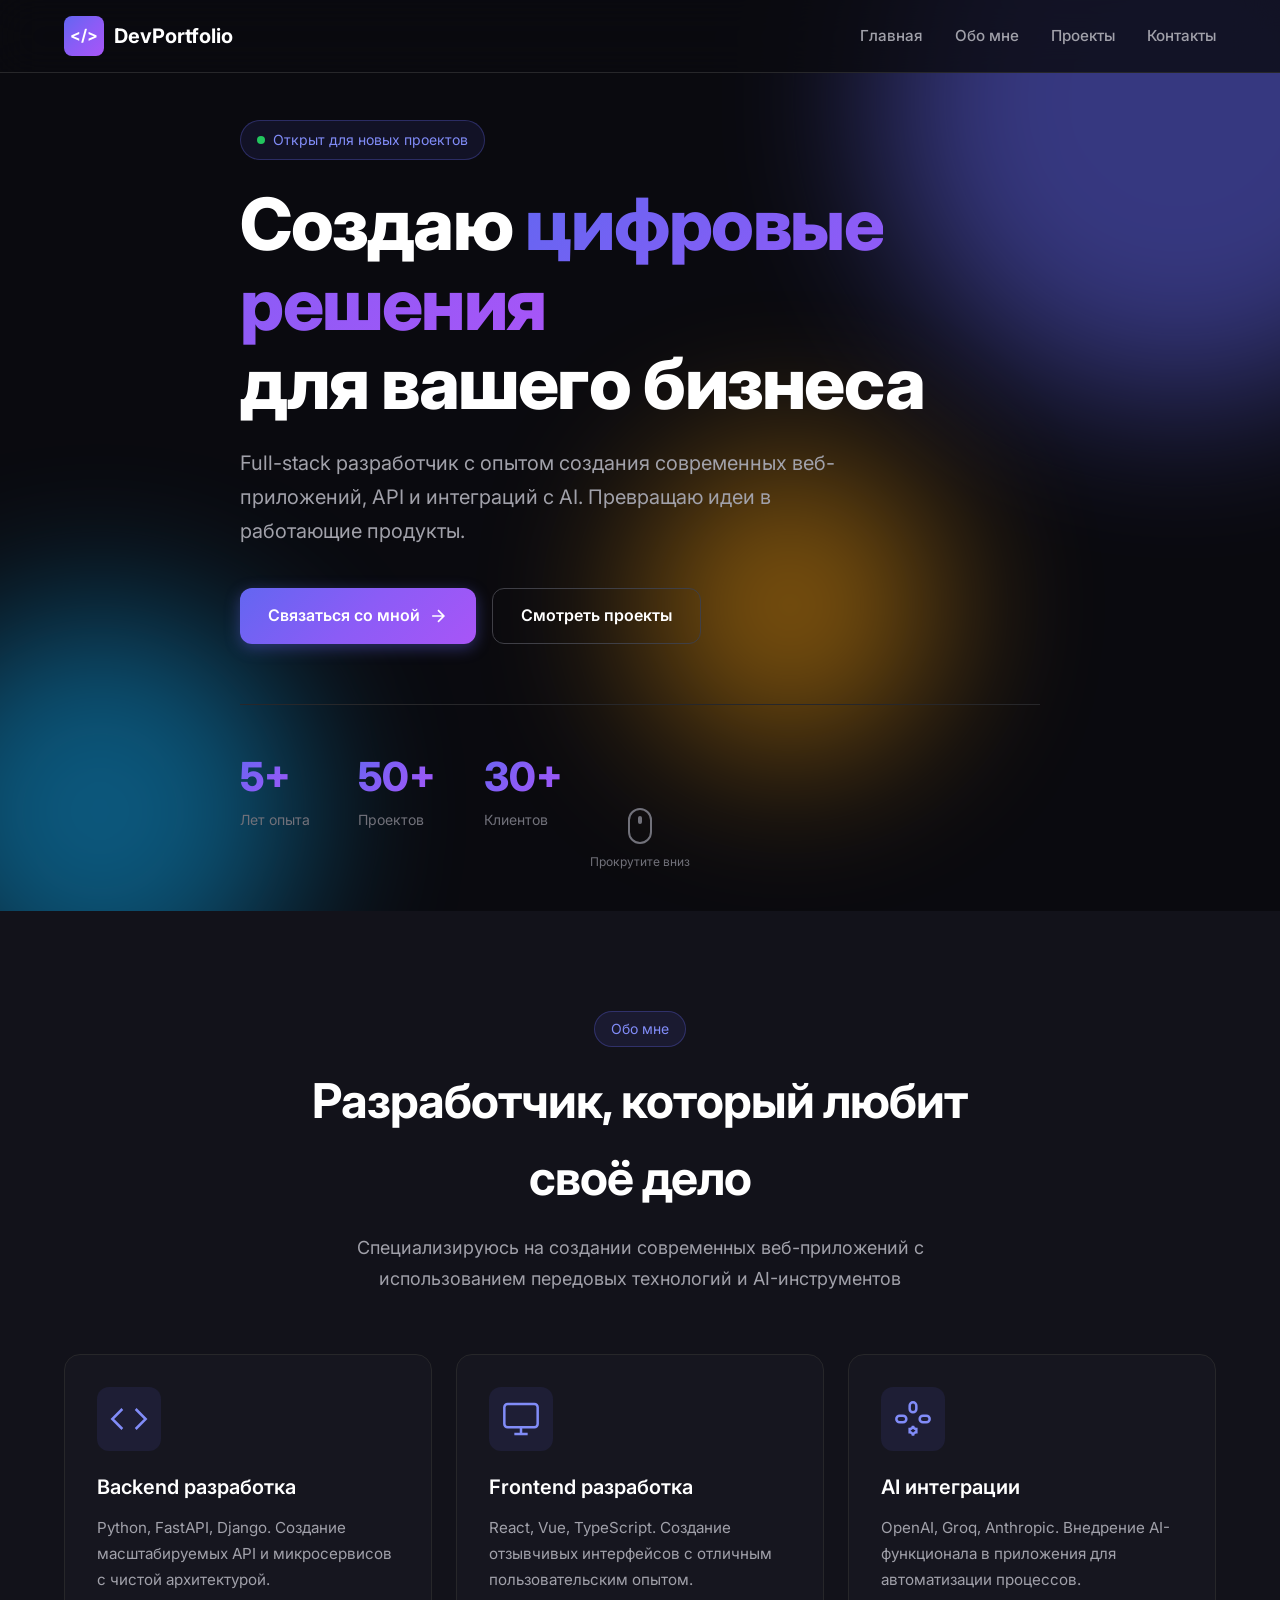
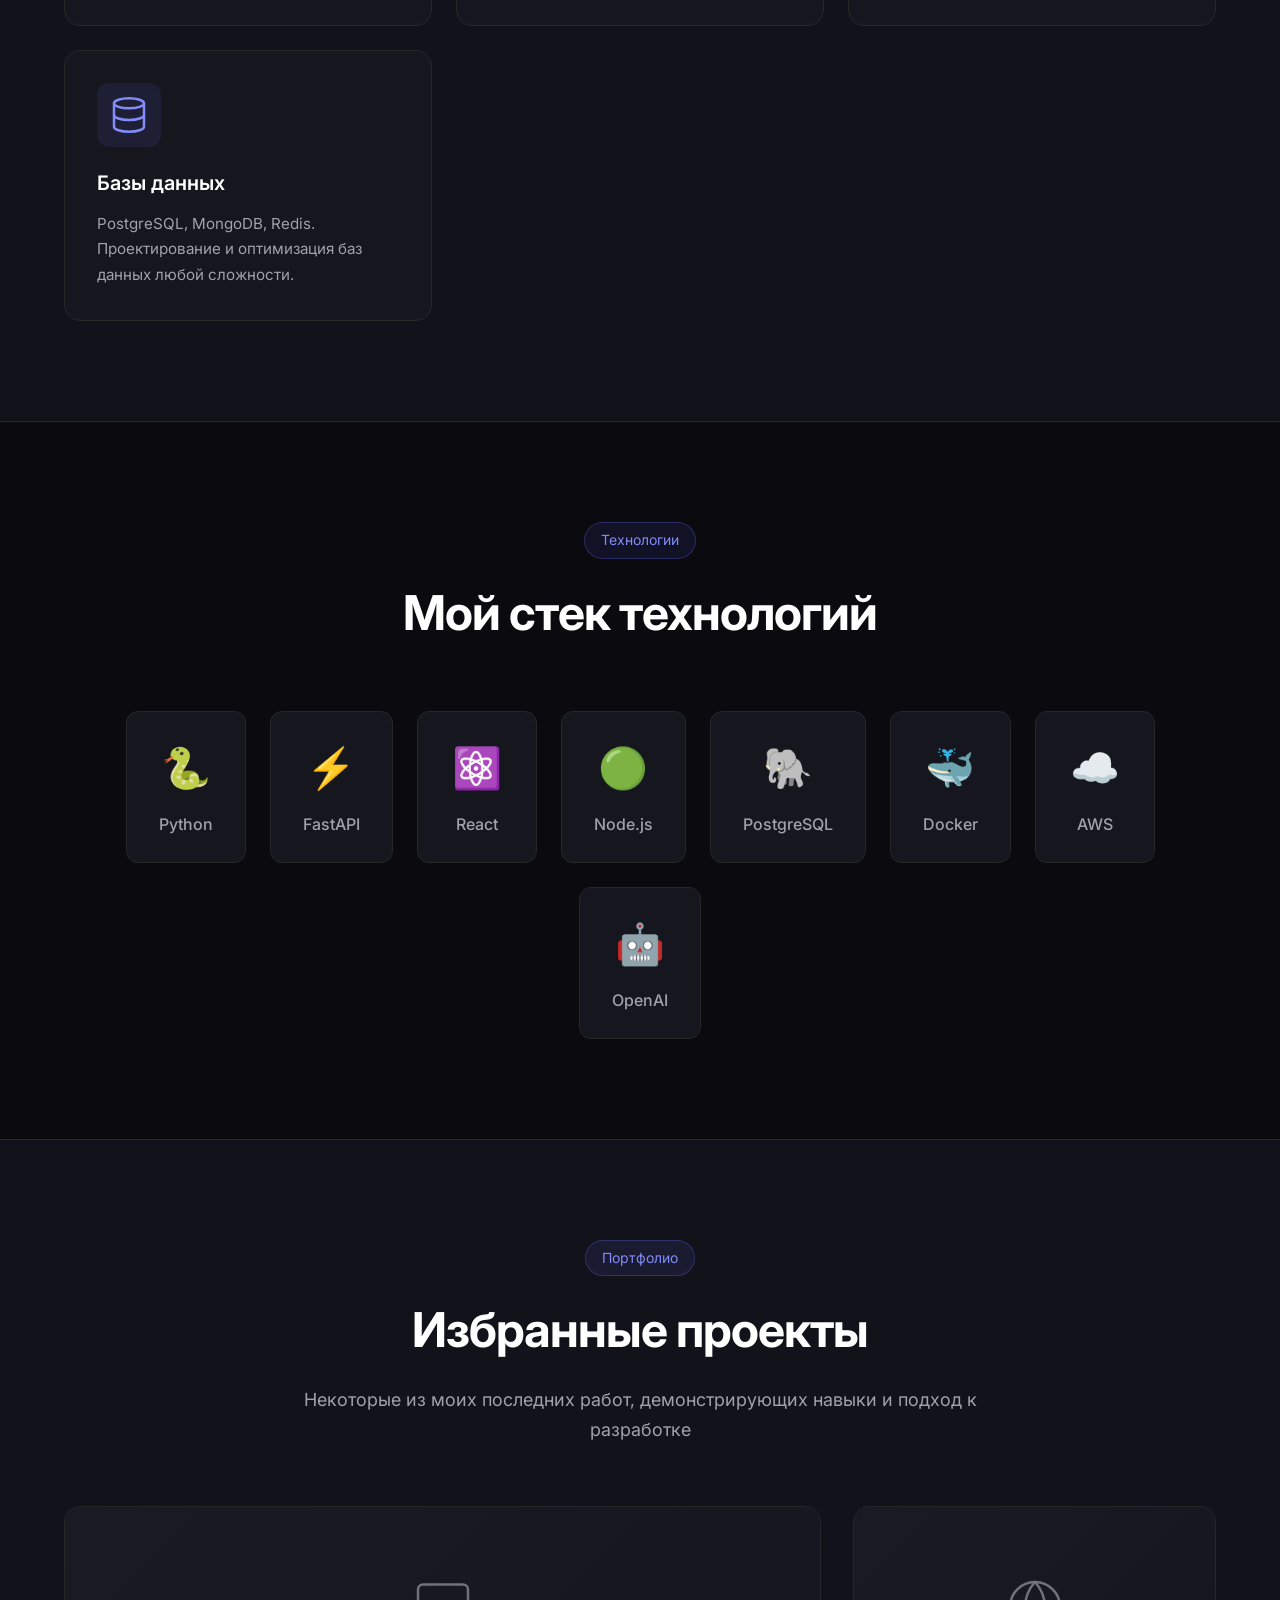
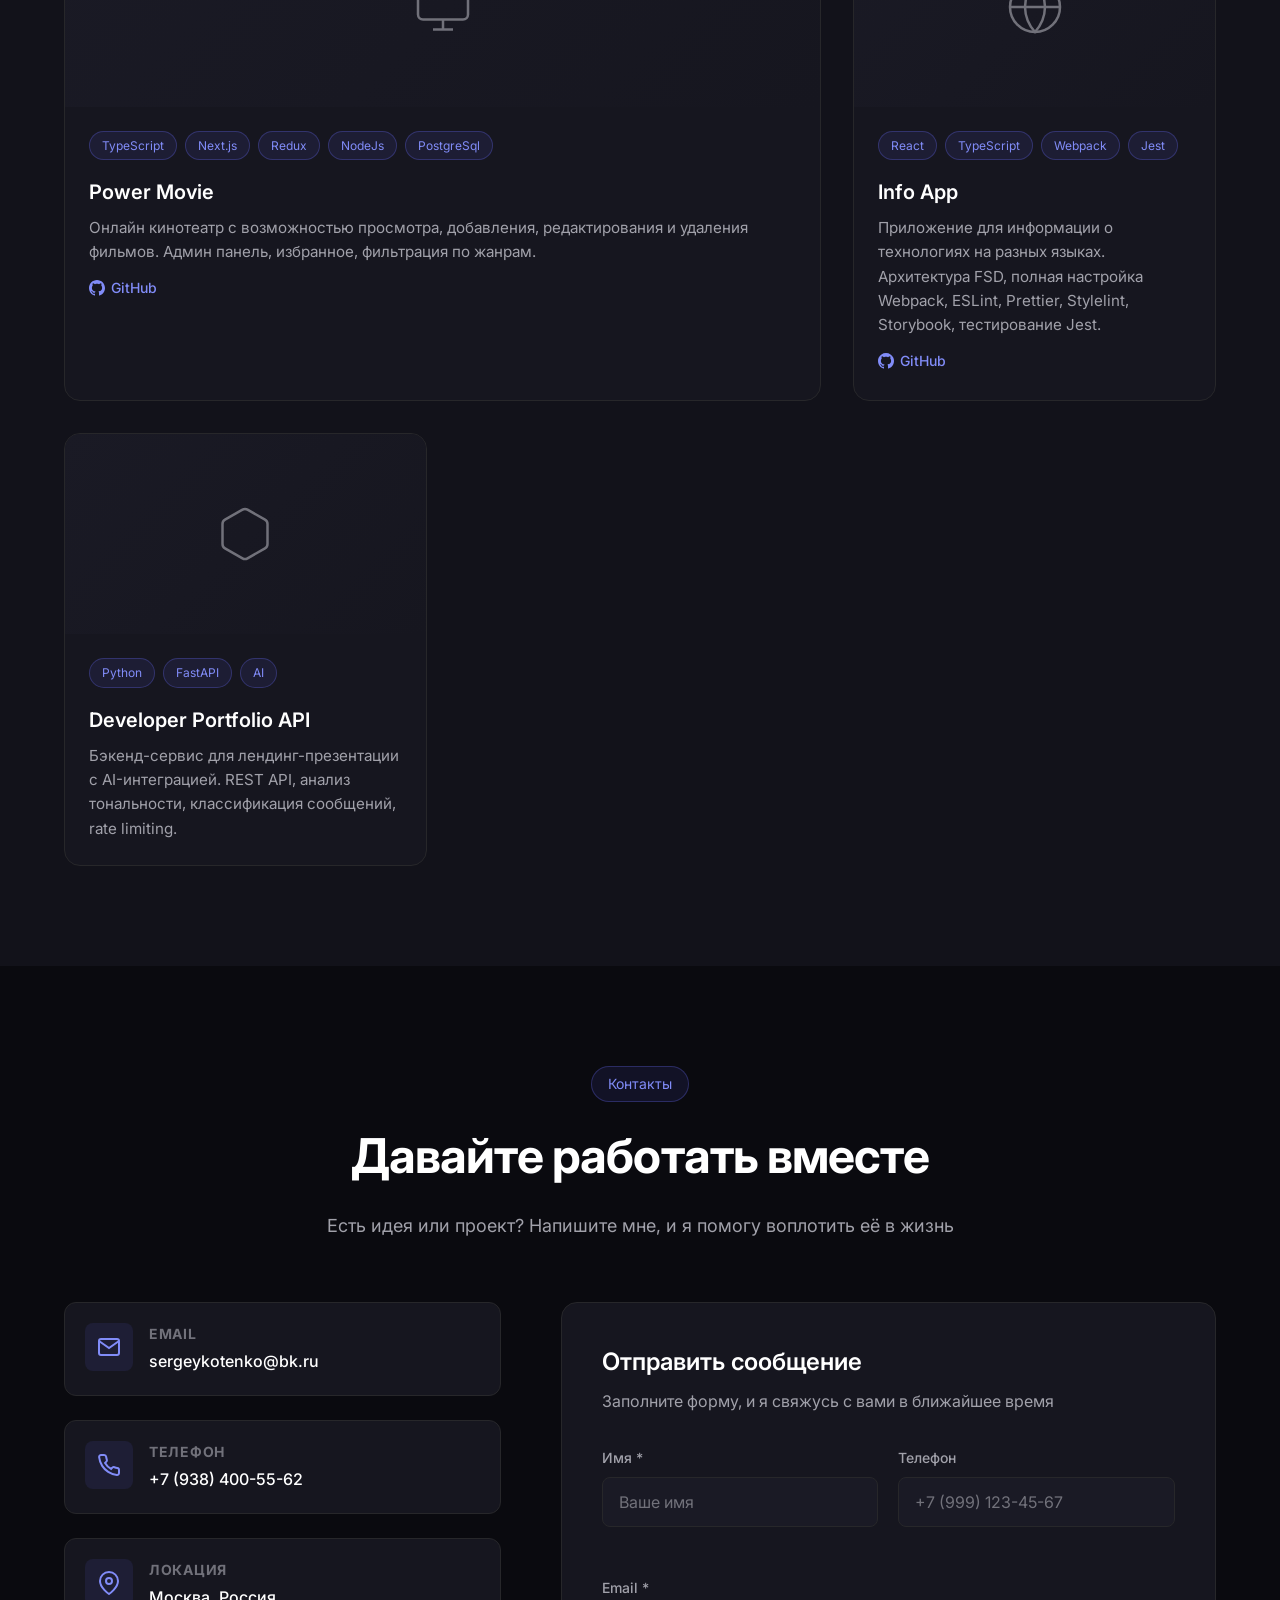
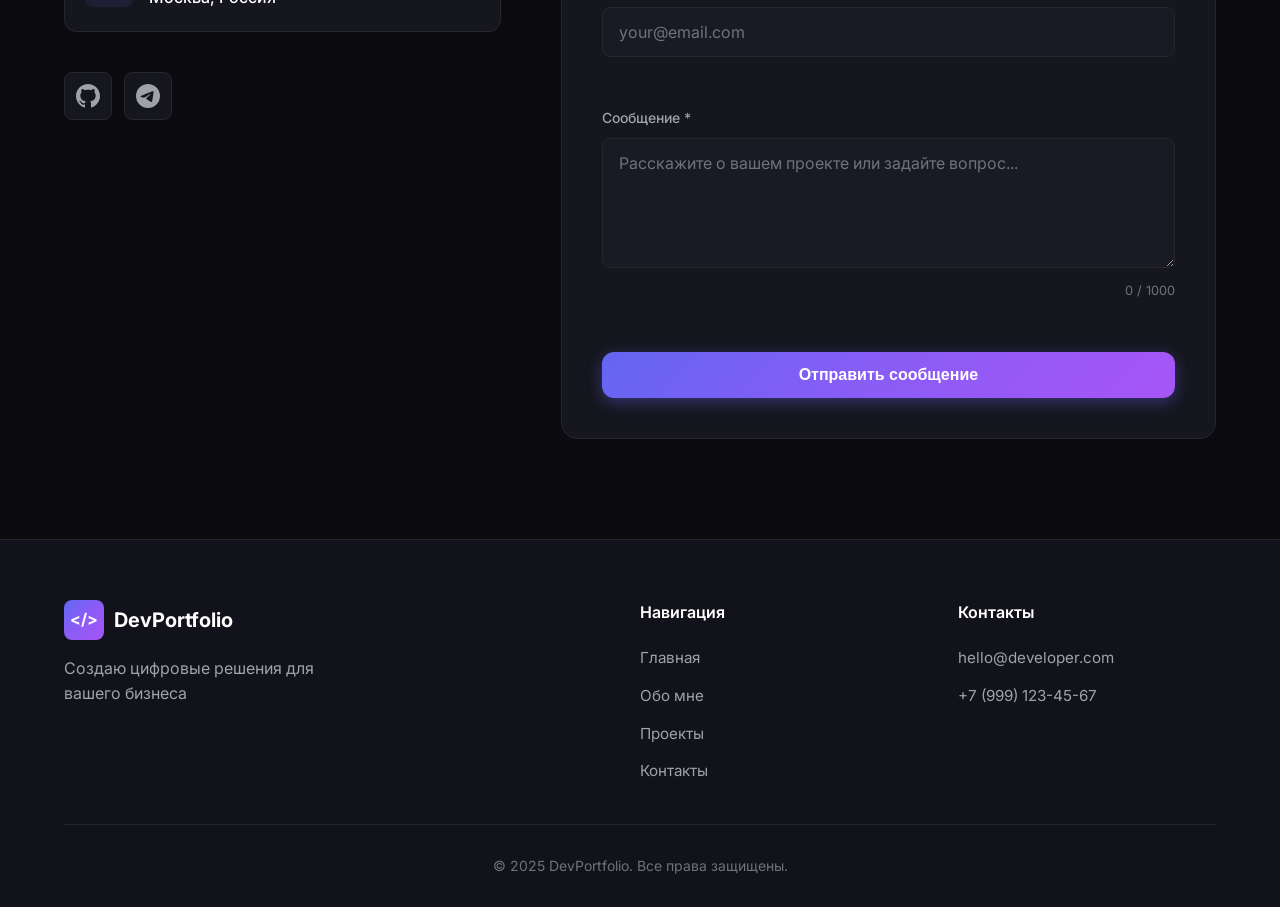
==== frontend/index.html @ 96b9f19a "add frontend best" ====
<!DOCTYPE html>
<html lang="ru">
<head>
    <meta charset="UTF-8">
    <meta name="viewport" content="width=device-width, initial-scale=1.0">
    <title>Developer Portfolio | Разработка веб-приложений</title>
    <link rel="preconnect" href="https://fonts.googleapis.com">
    <link rel="preconnect" href="https://fonts.gstatic.com" crossorigin>
    <link href="https://fonts.googleapis.com/css2?family=Inter:wght@300;400;500;600;700;800&display=swap" rel="stylesheet">
    <link rel="stylesheet" href="styles.css">
</head>
<body>
    <!-- Navigation -->
    <nav class="navbar">
        <div class="container">
            <a href="#" class="logo">
                <span class="logo-icon">&lt;/&gt;</span>
                <span class="logo-text">DevPortfolio</span>
            </a>
            <ul class="nav-links">
                <li><a href="#home">Главная</a></li>
                <li><a href="#about">Обо мне</a></li>
                <li><a href="#projects">Проекты</a></li>
                <li><a href="#contact">Контакты</a></li>
            </ul>
            <button class="mobile-menu-btn" aria-label="Меню">
                <span></span>
                <span></span>
                <span></span>
            </button>
        </div>
    </nav>

    <!-- Hero Section -->
    <section id="home" class="hero">
        <div class="hero-bg">
            <div class="gradient-orb orb-1"></div>
            <div class="gradient-orb orb-2"></div>
            <div class="gradient-orb orb-3"></div>
        </div>
        <div class="container">
            <div class="hero-content">
                <div class="hero-badge">
                    <span class="badge-dot"></span>
                    Открыт для новых проектов
                </div>
                <h1 class="hero-title">
                    Создаю <span class="gradient-text">цифровые решения</span><br>
                    для вашего бизнеса
                </h1>
                <p class="hero-subtitle">
                    Full-stack разработчик с опытом создания современных веб-приложений, 
                    API и интеграций с AI. Превращаю идеи в работающие продукты.
                </p>
                <div class="hero-cta">
                    <a href="#contact" class="btn btn-primary">
                        <span>Связаться со мной</span>
                        <svg width="20" height="20" viewBox="0 0 24 24" fill="none" stroke="currentColor" stroke-width="2">
                            <path d="M5 12h14M12 5l7 7-7 7"/>
                        </svg>
                    </a>
                    <a href="#projects" class="btn btn-secondary">
                        Смотреть проекты
                    </a>
                </div>
                <div class="hero-stats">
                    <div class="stat">
                        <span class="stat-number">5+</span>
                        <span class="stat-label">Лет опыта</span>
                    </div>
                    <div class="stat">
                        <span class="stat-number">50+</span>
                        <span class="stat-label">Проектов</span>
                    </div>
                    <div class="stat">
                        <span class="stat-number">30+</span>
                        <span class="stat-label">Клиентов</span>
                    </div>
                </div>
            </div>
        </div>
        <div class="scroll-indicator">
            <div class="mouse">
                <div class="wheel"></div>
            </div>
            <span>Прокрутите вниз</span>
        </div>
    </section>

    <!-- About Section -->
    <section id="about" class="about">
        <div class="container">
            <div class="section-header">
                <span class="section-tag">Обо мне</span>
                <h2 class="section-title">Разработчик, который любит своё дело</h2>
                <p class="section-subtitle">
                    Специализируюсь на создании современных веб-приложений с использованием 
                    передовых технологий и AI-инструментов
                </p>
            </div>
            <div class="about-grid">
                <div class="about-card">
                    <div class="about-icon">
                        <svg width="40" height="40" viewBox="0 0 24 24" fill="none" stroke="currentColor" stroke-width="1.5">
                            <polyline points="16 18 22 12 16 6"></polyline>
                            <polyline points="8 6 2 12 8 18"></polyline>
                        </svg>
                    </div>
                    <h3>Backend разработка</h3>
                    <p>Python, FastAPI, Django. Создание масштабируемых API и микросервисов с чистой архитектурой.</p>
                </div>
                <div class="about-card">
                    <div class="about-icon">
                        <svg width="40" height="40" viewBox="0 0 24 24" fill="none" stroke="currentColor" stroke-width="1.5">
                            <rect x="2" y="3" width="20" height="14" rx="2" ry="2"></rect>
                            <line x1="8" y1="21" x2="16" y2="21"></line>
                            <line x1="12" y1="17" x2="12" y2="21"></line>
                        </svg>
                    </div>
                    <h3>Frontend разработка</h3>
                    <p>React, Vue, TypeScript. Создание отзывчивых интерфейсов с отличным пользовательским опытом.</p>
                </div>
                <div class="about-card">
                    <div class="about-icon">
                        <svg width="40" height="40" viewBox="0 0 24 24" fill="none" stroke="currentColor" stroke-width="1.5">
                            <path d="M12 2a2 2 0 0 1 2 2v2a2 2 0 0 1-2 2 2 2 0 0 1-2-2V4a2 2 0 0 1 2-2z"></path>
                            <path d="M12 22a2 2 0 0 1 2-2v-2a2 2 0 0 1-2-2 2 2 0 0 1-2 2v2a2 2 0 0 1 2 2z"></path>
                            <path d="M22 12a2 2 0 0 1-2 2h-2a2 2 0 0 1-2-2 2 2 0 0 1 2-2h2a2 2 0 0 1 2 2z"></path>
                            <path d="M2 12a2 2 0 0 1 2-2h2a2 2 0 0 1 2 2 2 2 0 0 1-2 2H4a2 2 0 0 1-2-2z"></path>
                        </svg>
                    </div>
                    <h3>AI интеграции</h3>
                    <p>OpenAI, Groq, Anthropic. Внедрение AI-функционала в приложения для автоматизации процессов.</p>
                </div>
                <div class="about-card">
                    <div class="about-icon">
                        <svg width="40" height="40" viewBox="0 0 24 24" fill="none" stroke="currentColor" stroke-width="1.5">
                            <ellipse cx="12" cy="5" rx="9" ry="3"></ellipse>
                            <path d="M21 12c0 1.66-4 3-9 3s-9-1.34-9-3"></path>
                            <path d="M3 5v14c0 1.66 4 3 9 3s9-1.34 9-3V5"></path>
                        </svg>
                    </div>
                    <h3>Базы данных</h3>
                    <p>PostgreSQL, MongoDB, Redis. Проектирование и оптимизация баз данных любой сложности.</p>
                </div>
            </div>
        </div>
    </section>

    <!-- Tech Stack Section -->
    <section class="tech-stack">
        <div class="container">
            <div class="section-header">
                <span class="section-tag">Технологии</span>
                <h2 class="section-title">Мой стек технологий</h2>
            </div>
            <div class="tech-grid">
                <div class="tech-item">
                    <div class="tech-logo">🐍</div>
                    <span>Python</span>
                </div>
                <div class="tech-item">
                    <div class="tech-logo">⚡</div>
                    <span>FastAPI</span>
                </div>
                <div class="tech-item">
                    <div class="tech-logo">⚛️</div>
                    <span>React</span>
                </div>
                <div class="tech-item">
                    <div class="tech-logo">🟢</div>
                    <span>Node.js</span>
                </div>
                <div class="tech-item">
                    <div class="tech-logo">🐘</div>
                    <span>PostgreSQL</span>
                </div>
                <div class="tech-item">
                    <div class="tech-logo">🐳</div>
                    <span>Docker</span>
                </div>
                <div class="tech-item">
                    <div class="tech-logo">☁️</div>
                    <span>AWS</span>
                </div>
                <div class="tech-item">
                    <div class="tech-logo">🤖</div>
                    <span>OpenAI</span>
                </div>
            </div>
        </div>
    </section>

    <!-- Projects Section -->
        <section id="projects" class="projects">
            <div class="container">
                <div class="section-header">
                    <span class="section-tag">Портфолио</span>
                    <h2 class="section-title">Избранные проекты</h2>
                    <p class="section-subtitle">
                        Некоторые из моих последних работ, демонстрирующих навыки и подход к разработке
                    </p>
                </div>
                <div class="projects-grid">
                    <div class="project-card featured">
                        <div class="project-image">
                            <div class="project-placeholder">
                                <svg width="60" height="60" viewBox="0 0 24 24" fill="none" stroke="currentColor" stroke-width="1">
                                    <rect x="2" y="3" width="20" height="14" rx="2" ry="2"></rect>
                                    <line x1="8" y1="21" x2="16" y2="21"></line>
                                    <line x1="12" y1="17" x2="12" y2="21"></line>
                                </svg>
                            </div>
                            <div class="project-overlay">
                                <a href="https://github.com/sergeykotenkogithub/power-movie" target="_blank" class="btn btn-small">Подробнее</a>
                            </div>
                        </div>
                        <div class="project-content">
                            <div class="project-tags">
                                <span class="tag">TypeScript</span>
                                <span class="tag">Next.js</span>
                                <span class="tag">Redux</span>
                                <span class="tag">NodeJs</span>
                                <span class="tag">PostgreSql</span>
                            </div>
                            <h3>Power Movie</h3>
                            <p>Онлайн кинотеатр с возможностью просмотра, добавления, редактирования и удаления фильмов. Админ панель, избранное, фильтрация по жанрам.</p>
                            <a href="https://github.com/sergeykotenkogithub/power-movie" target="_blank" class="project-link">
                                <svg width="16" height="16" viewBox="0 0 24 24" fill="currentColor">
                                    <path d="M12 0c-6.626 0-12 5.373-12 12 0 5.302 3.438 9.8 8.207 11.387.599.111.793-.261.793-.577v-2.234c-3.338.726-4.033-1.416-4.033-1.416-.546-1.387-1.333-1.756-1.333-1.756-1.089-.745.083-.729.083-.729 1.205.084 1.839 1.237 1.839 1.237 1.07 1.834 2.807 1.304 3.492.997.107-.775.418-1.305.762-1.604-2.665-.305-5.467-1.334-5.467-5.931 0-1.311.469-2.381 1.236-3.221-.124-.303-.535-1.524.117-3.176 0 0 1.008-.322 3.301 1.23.957-.266 1.983-.399 3.003-.404 1.02.005 2.047.138 3.006.404 2.291-1.552 3.297-1.23 3.297-1.23.653 1.653.242 2.874.118 3.176.77.84 1.235 1.911 1.235 3.221 0 4.609-2.807 5.624-5.479 5.921.43.372.823 1.102.823 2.222v3.293c0 .319.192.694.801.576 4.765-1.589 8.199-6.086 8.199-11.386 0-6.627-5.373-12-12-12z"/>
                                </svg>
                                GitHub
                            </a>
                        </div>
                    </div>
                    <div class="project-card">
                        <div class="project-image">
                            <div class="project-placeholder">
                                <svg width="60" height="60" viewBox="0 0 24 24" fill="none" stroke="currentColor" stroke-width="1">
                                    <circle cx="12" cy="12" r="10"></circle>
                                    <line x1="2" y1="12" x2="22" y2="12"></line>
                                    <path d="M12 2a15.3 15.3 0 0 1 4 10 15.3 15.3 0 0 1-4 10 15.3 15.3 0 0 1-4-10 15.3 15.3 0 0 1 4-10z"></path>
                                </svg>
                            </div>
                            <div class="project-overlay">
                                <a href="https://github.com/sergeykotenkogithub/info-app" target="_blank" class="btn btn-small">Подробнее</a>
                            </div>
                        </div>
                        <div class="project-content">
                            <div class="project-tags">
                                <span class="tag">React</span>
                                <span class="tag">TypeScript</span>
                                <span class="tag">Webpack</span>
                                <span class="tag">Jest</span>
                            </div>
                            <h3>Info App</h3>
                            <p>Приложение для информации о технологиях на разных языках. Архитектура FSD, полная настройка Webpack, ESLint, Prettier, Stylelint, Storybook, тестирование Jest.</p>
                            <a href="https://github.com/sergeykotenkogithub/info-app" target="_blank" class="project-link">
                                <svg width="16" height="16" viewBox="0 0 24 24" fill="currentColor">
                                    <path d="M12 0c-6.626 0-12 5.373-12 12 0 5.302 3.438 9.8 8.207 11.387.599.111.793-.261.793-.577v-2.234c-3.338.726-4.033-1.416-4.033-1.416-.546-1.387-1.333-1.756-1.333-1.756-1.089-.745.083-.729.083-.729 1.205.084 1.839 1.237 1.839 1.237 1.07 1.834 2.807 1.304 3.492.997.107-.775.418-1.305.762-1.604-2.665-.305-5.467-1.334-5.467-5.931 0-1.311.469-2.381 1.236-3.221-.124-.303-.535-1.524.117-3.176 0 0 1.008-.322 3.301 1.23.957-.266 1.983-.399 3.003-.404 1.02.005 2.047.138 3.006.404 2.291-1.552 3.297-1.23 3.297-1.23.653 1.653.242 2.874.118 3.176.77.84 1.235 1.911 1.235 3.221 0 4.609-2.807 5.624-5.479 5.921.43.372.823 1.102.823 2.222v3.293c0 .319.192.694.801.576 4.765-1.589 8.199-6.086 8.199-11.386 0-6.627-5.373-12-12-12z"/>
                                </svg>
                                GitHub
                            </a>
                        </div>
                    </div>
                    <div class="project-card">
                        <div class="project-image">
                            <div class="project-placeholder">
                                <svg width="60" height="60" viewBox="0 0 24 24" fill="none" stroke="currentColor" stroke-width="1">
                                    <path d="M21 16V8a2 2 0 0 0-1-1.73l-7-4a2 2 0 0 0-2 0l-7 4A2 2 0 0 0 3 8v8a2 2 0 0 0 1 1.73l7 4a2 2 0 0 0 2 0l7-4A2 2 0 0 0 21 16z"></path>
                                </svg>
                            </div>
                            <div class="project-overlay">
                                <a href="#" class="btn btn-small">Подробнее</a>
                            </div>
                        </div>
                        <div class="project-content">
                            <div class="project-tags">
                                <span class="tag">Python</span>
                                <span class="tag">FastAPI</span>
                                <span class="tag">AI</span>
                            </div>
                            <h3>Developer Portfolio API</h3>
                            <p>Бэкенд-сервис для лендинг-презентации с AI-интеграцией. REST API, анализ тональности, классификация сообщений, rate limiting.</p>
                        </div>
                    </div>
                </div>
            </div>
        </section>

    <!-- Contact Section -->
    <section id="contact" class="contact">
        <div class="container">
            <div class="section-header">
                <span class="section-tag">Контакты</span>
                <h2 class="section-title">Давайте работать вместе</h2>
                <p class="section-subtitle">
                    Есть идея или проект? Напишите мне, и я помогу воплотить её в жизнь
                </p>
            </div>
            <div class="contact-grid">
                <div class="contact-info">
                    <div class="info-card">
                        <div class="info-icon">
                            <svg width="24" height="24" viewBox="0 0 24 24" fill="none" stroke="currentColor" stroke-width="2">
                                <path d="M4 4h16c1.1 0 2 .9 2 2v12c0 1.1-.9 2-2 2H4c-1.1 0-2-.9-2-2V6c0-1.1.9-2 2-2z"></path>
                                <polyline points="22,6 12,13 2,6"></polyline>
                            </svg>
                        </div>
                        <div>
                            <h4>Email</h4>
                            <a href="mailto:hello@developer.com">sergeykotenko@bk.ru</a>
                        </div>
                    </div>
                    <div class="info-card">
                        <div class="info-icon">
                            <svg width="24" height="24" viewBox="0 0 24 24" fill="none" stroke="currentColor" stroke-width="2">
                                <path d="M22 16.92v3a2 2 0 0 1-2.18 2 19.79 19.79 0 0 1-8.63-3.07 19.5 19.5 0 0 1-6-6 19.79 19.79 0 0 1-3.07-8.67A2 2 0 0 1 4.11 2h3a2 2 0 0 1 2 1.72 12.84 12.84 0 0 0 .7 2.81 2 2 0 0 1-.45 2.11L8.09 9.91a16 16 0 0 0 6 6l1.27-1.27a2 2 0 0 1 2.11-.45 12.84 12.84 0 0 0 2.81.7A2 2 0 0 1 22 16.92z"></path>
                            </svg>
                        </div>
                        <div>
                            <h4>Телефон</h4>
                            <a href="tel:+79991234567">+7 (938) 400-55-62</a>
                        </div>
                    </div>
                    <div class="info-card">
                        <div class="info-icon">
                            <svg width="24" height="24" viewBox="0 0 24 24" fill="none" stroke="currentColor" stroke-width="2">
                                <path d="M21 10c0 7-9 13-9 13s-9-6-9-13a9 9 0 0 1 18 0z"></path>
                                <circle cx="12" cy="10" r="3"></circle>
                            </svg>
                        </div>
                        <div>
                            <h4>Локация</h4>
                            <span>Москва, Россия</span>
                        </div>
                    </div>
                    <div class="social-links">
                        <a href="https://github.com/sergeykotenkogithub" class="social-link" aria-label="GitHub">
                            <svg width="24" height="24" viewBox="0 0 24 24" fill="currentColor">
                                <path d="M12 0c-6.626 0-12 5.373-12 12 0 5.302 3.438 9.8 8.207 11.387.599.111.793-.261.793-.577v-2.234c-3.338.726-4.033-1.416-4.033-1.416-.546-1.387-1.333-1.756-1.333-1.756-1.089-.745.083-.729.083-.729 1.205.084 1.839 1.237 1.839 1.237 1.07 1.834 2.807 1.304 3.492.997.107-.775.418-1.305.762-1.604-2.665-.305-5.467-1.334-5.467-5.931 0-1.311.469-2.381 1.236-3.221-.124-.303-.535-1.524.117-3.176 0 0 1.008-.322 3.301 1.23.957-.266 1.983-.399 3.003-.404 1.02.005 2.047.138 3.006.404 2.291-1.552 3.297-1.23 3.297-1.23.653 1.653.242 2.874.118 3.176.77.84 1.235 1.911 1.235 3.221 0 4.609-2.807 5.624-5.479 5.921.43.372.823 1.102.823 2.222v3.293c0 .319.192.694.801.576 4.765-1.589 8.199-6.086 8.199-11.386 0-6.627-5.373-12-12-12z"/>
                            </svg>
                        </a>
                        <a href="https://t.me/sergey_kot_web" class="social-link" aria-label="Telegram">
                            <svg width="24" height="24" viewBox="0 0 24 24" fill="currentColor">
                                <path d="M11.944 0A12 12 0 0 0 0 12a12 12 0 0 0 12 12 12 12 0 0 0 12-12A12 12 0 0 0 12 0a12 12 0 0 0-.056 0zm4.962 7.224c.1-.002.321.023.465.14a.506.506 0 0 1 .171.325c.016.093.036.306.02.472-.18 1.898-.962 6.502-1.36 8.627-.168.9-.499 1.201-.82 1.23-.696.065-1.225-.46-1.9-.902-1.056-.693-1.653-1.124-2.678-1.8-1.185-.78-.417-1.21.258-1.91.177-.184 3.247-2.977 3.307-3.23.007-.032.014-.15-.056-.212s-.174-.041-.249-.024c-.106.024-1.793 1.14-5.061 3.345-.48.33-.913.49-1.302.48-.428-.008-1.252-.241-1.865-.44-.752-.245-1.349-.374-1.297-.789.027-.216.325-.437.893-.663 3.498-1.524 5.83-2.529 6.998-3.014 3.332-1.386 4.025-1.627 4.476-1.635z"/>
                            </svg>
                        </a>
                    </div>
                </div>
                <form id="contactForm" class="contact-form">
                    <div class="form-header">
                        <h3>Отправить сообщение</h3>
                        <p>Заполните форму, и я свяжусь с вами в ближайшее время</p>
                    </div>
                    <div class="form-row">
                        <div class="form-group">
                            <label for="name">Имя *</label>
                            <input type="text" id="name" name="name" placeholder="Ваше имя" required minlength="2" maxlength="100">
                            <span class="error-message" id="nameError"></span>
                        </div>
                        <div class="form-group">
                            <label for="phone">Телефон</label>
                            <input type="tel" id="phone" name="phone" placeholder="+7 (999) 123-45-67">
                            <span class="error-message" id="phoneError"></span>
                        </div>
                    </div>
                    <div class="form-group">
                        <label for="email">Email *</label>
                        <input type="email" id="email" name="email" placeholder="your@email.com" required>
                        <span class="error-message" id="emailError"></span>
                    </div>
                    <div class="form-group">
                        <label for="comment">Сообщение *</label>
                        <textarea id="comment" name="comment" placeholder="Расскажите о вашем проекте или задайте вопрос..." required minlength="10" maxlength="1000" rows="5"></textarea>
                        <span class="char-count"><span id="charCount">0</span> / 1000</span>
                        <span class="error-message" id="commentError"></span>
                    </div>
                    <button type="submit" class="btn btn-primary btn-full" id="submitBtn">
                        <span class="btn-text">Отправить сообщение</span>
                        <span class="btn-loader" style="display: none;">
                            <svg class="spinner" width="20" height="20" viewBox="0 0 24 24">
                                <circle cx="12" cy="12" r="10" stroke="currentColor" stroke-width="3" fill="none" stroke-dasharray="31.4 31.4"/>
                            </svg>
                            Отправка...
                        </span>
                    </button>
                    <div id="formMessage" class="form-message"></div>
                </form>
            </div>
        </div>
    </section>

    <!-- Footer -->
    <footer class="footer">
        <div class="container">
            <div class="footer-content">
                <div class="footer-brand">
                    <a href="#" class="logo">
                        <span class="logo-icon">&lt;/&gt;</span>
                        <span class="logo-text">DevPortfolio</span>
                    </a>
                    <p>Создаю цифровые решения для вашего бизнеса</p>
                </div>
                <div class="footer-links">
                    <h4>Навигация</h4>
                    <ul>
                        <li><a href="#home">Главная</a></li>
                        <li><a href="#about">Обо мне</a></li>
                        <li><a href="#projects">Проекты</a></li>
                        <li><a href="#contact">Контакты</a></li>
                    </ul>
                </div>
                <div class="footer-links">
                    <h4>Контакты</h4>
                    <ul>
                        <li><a href="mailto:hello@developer.com">hello@developer.com</a></li>
                        <li><a href="tel:+79991234567">+7 (999) 123-45-67</a></li>
                    </ul>
                </div>
            </div>
            <div class="footer-bottom">
                <p>&copy; 2025 DevPortfolio. Все права защищены.</p>
            </div>
        </div>
    </footer>

    <!-- Success Modal -->
    <div id="successModal" class="modal">
        <div class="modal-content">
            <button class="modal-close" id="modalClose">&times;</button>
            <div class="modal-icon success">
                <svg width="60" height="60" viewBox="0 0 24 24" fill="none" stroke="currentColor" stroke-width="2">
                    <path d="M22 11.08V12a10 10 0 1 1-5.93-9.14"></path>
                    <polyline points="22 4 12 14.01 9 11.01"></polyline>
                </svg>
            </div>
            <h3>Сообщение отправлено!</h3>
            <p>Спасибо за ваше обращение. Я свяжусь с вами в ближайшее время.</p>
            <div class="ai-analysis" id="aiAnalysis">
                <h4>AI анализ вашего сообщения:</h4>
                <div class="analysis-content"></div>
            </div>
            <button class="btn btn-primary" id="modalBtn">Отлично!</button>
        </div>
    </div>

    <script src="script.js"></script>
</body>
</html>
---- frontend/styles.css ----
/* ========================================
   Developer Portfolio - Modern Styles
   ======================================== */

/* CSS Variables */
:root {
    --primary: #6366f1;
    --primary-dark: #4f46e5;
    --primary-light: #818cf8;
    --secondary: #0ea5e9;
    --accent: #f59e0b;
    
    --bg-primary: #0a0a0f;
    --bg-secondary: #12121a;
    --bg-tertiary: #1a1a25;
    --bg-card: #16161f;
    
    --text-primary: #ffffff;
    --text-secondary: #a1a1aa;
    --text-muted: #71717a;
    
    --border: #27272a;
    --border-light: #3f3f46;
    
    --success: #22c55e;
    --error: #ef4444;
    --warning: #f59e0b;
    
    --gradient-1: linear-gradient(135deg, #6366f1 0%, #8b5cf6 50%, #a855f7 100%);
    --gradient-2: linear-gradient(135deg, #0ea5e9 0%, #06b6d4 100%);
    --gradient-3: linear-gradient(135deg, #f59e0b 0%, #f97316 100%);
    
    --shadow-sm: 0 1px 2px rgba(0, 0, 0, 0.3);
    --shadow-md: 0 4px 6px rgba(0, 0, 0, 0.4);
    --shadow-lg: 0 10px 15px rgba(0, 0, 0, 0.5);
    --shadow-xl: 0 20px 25px rgba(0, 0, 0, 0.6);
    
    --radius-sm: 8px;
    --radius-md: 12px;
    --radius-lg: 16px;
    --radius-xl: 24px;
    
    --transition: all 0.3s ease;
    --transition-fast: all 0.15s ease;
}

/* Reset & Base */
*, *::before, *::after {
    margin: 0;
    padding: 0;
    box-sizing: border-box;
}

html {
    scroll-behavior: smooth;
    scroll-padding-top: 80px;
}

body {
    font-family: 'Inter', -apple-system, BlinkMacSystemFont, 'Segoe UI', Roboto, sans-serif;
    background-color: var(--bg-primary);
    color: var(--text-primary);
    line-height: 1.6;
    overflow-x: hidden;
}

a {
    text-decoration: none;
    color: inherit;
    transition: var(--transition);
}

ul {
    list-style: none;
}

img {
    max-width: 100%;
    height: auto;
}

/* Container */
.container {
    max-width: 1200px;
    margin: 0 auto;
    padding: 0 24px;
}

/* ========================================
   Navigation
   ======================================== */
.navbar {
    position: fixed;
    top: 0;
    left: 0;
    right: 0;
    z-index: 1000;
    padding: 16px 0;
    background: rgba(10, 10, 15, 0.8);
    backdrop-filter: blur(20px);
    border-bottom: 1px solid var(--border);
    transition: var(--transition);
}

.navbar .container {
    display: flex;
    align-items: center;
    justify-content: space-between;
}

.logo {
    display: flex;
    align-items: center;
    gap: 10px;
    font-size: 1.25rem;
    font-weight: 700;
}

.logo-icon {
    display: flex;
    align-items: center;
    justify-content: center;
    width: 40px;
    height: 40px;
    background: var(--gradient-1);
    border-radius: var(--radius-sm);
    font-size: 1rem;
}

.nav-links {
    display: flex;
    gap: 32px;
}

.nav-links a {
    color: var(--text-secondary);
    font-weight: 500;
    font-size: 0.95rem;
    position: relative;
}

.nav-links a::after {
    content: '';
    position: absolute;
    bottom: -4px;
    left: 0;
    width: 0;
    height: 2px;
    background: var(--gradient-1);
    transition: var(--transition);
}

.nav-links a:hover {
    color: var(--text-primary);
}

.nav-links a:hover::after {
    width: 100%;
}

.mobile-menu-btn {
    display: none;
    flex-direction: column;
    gap: 5px;
    background: none;
    border: none;
    cursor: pointer;
    padding: 5px;
}

.mobile-menu-btn span {
    width: 24px;
    height: 2px;
    background: var(--text-primary);
    transition: var(--transition);
}

/* ========================================
   Hero Section
   ======================================== */
.hero {
    position: relative;
    min-height: 100vh;
    display: flex;
    align-items: center;
    padding: 120px 0 80px;
    overflow: hidden;
}

.hero-bg {
    position: absolute;
    inset: 0;
    z-index: 0;
}

.gradient-orb {
    position: absolute;
    border-radius: 50%;
    filter: blur(80px);
    opacity: 0.5;
    animation: float 20s ease-in-out infinite;
}

.orb-1 {
    width: 600px;
    height: 600px;
    background: var(--primary);
    top: -200px;
    right: -200px;
    animation-delay: 0s;
}

.orb-2 {
    width: 400px;
    height: 400px;
    background: var(--secondary);
    bottom: -100px;
    left: -100px;
    animation-delay: -5s;
}

.orb-3 {
    width: 300px;
    height: 300px;
    background: var(--accent);
    top: 50%;
    left: 50%;
    animation-delay: -10s;
}

@keyframes float {
    0%, 100% { transform: translate(0, 0) scale(1); }
    25% { transform: translate(50px, -50px) scale(1.1); }
    50% { transform: translate(-30px, 30px) scale(0.9); }
    75% { transform: translate(-50px, -30px) scale(1.05); }
}

.hero-content {
    position: relative;
    z-index: 1;
    max-width: 800px;
}

.hero-badge {
    display: inline-flex;
    align-items: center;
    gap: 8px;
    padding: 8px 16px;
    background: rgba(99, 102, 241, 0.1);
    border: 1px solid rgba(99, 102, 241, 0.3);
    border-radius: 50px;
    font-size: 0.875rem;
    color: var(--primary-light);
    margin-bottom: 24px;
}

.badge-dot {
    width: 8px;
    height: 8px;
    background: var(--success);
    border-radius: 50%;
    animation: pulse 2s ease-in-out infinite;
}

@keyframes pulse {
    0%, 100% { opacity: 1; transform: scale(1); }
    50% { opacity: 0.5; transform: scale(1.2); }
}

.hero-title {
    font-size: clamp(2.5rem, 6vw, 4.5rem);
    font-weight: 800;
    line-height: 1.1;
    margin-bottom: 24px;
    letter-spacing: -0.02em;
}

.gradient-text {
    background: var(--gradient-1);
    -webkit-background-clip: text;
    -webkit-text-fill-color: transparent;
    background-clip: text;
}

.hero-subtitle {
    font-size: 1.25rem;
    color: var(--text-secondary);
    max-width: 600px;
    margin-bottom: 40px;
    line-height: 1.7;
}

.hero-cta {
    display: flex;
    gap: 16px;
    flex-wrap: wrap;
    margin-bottom: 60px;
}

.hero-stats {
    display: flex;
    gap: 48px;
    padding-top: 40px;
    border-top: 1px solid var(--border);
}

.stat {
    display: flex;
    flex-direction: column;
}

.stat-number {
    font-size: 2.5rem;
    font-weight: 800;
    background: var(--gradient-1);
    -webkit-background-clip: text;
    -webkit-text-fill-color: transparent;
    background-clip: text;
}

.stat-label {
    color: var(--text-muted);
    font-size: 0.875rem;
}

.scroll-indicator {
    position: absolute;
    bottom: 40px;
    left: 50%;
    transform: translateX(-50%);
    display: flex;
    flex-direction: column;
    align-items: center;
    gap: 8px;
    color: var(--text-muted);
    font-size: 0.75rem;
    animation: bounce 2s ease-in-out infinite;
}

.mouse {
    width: 24px;
    height: 36px;
    border: 2px solid var(--text-muted);
    border-radius: 12px;
    position: relative;
}

.wheel {
    width: 4px;
    height: 8px;
    background: var(--text-muted);
    border-radius: 2px;
    position: absolute;
    top: 6px;
    left: 50%;
    transform: translateX(-50%);
    animation: scroll 2s ease-in-out infinite;
}

@keyframes bounce {
    0%, 100% { transform: translateX(-50%) translateY(0); }
    50% { transform: translateX(-50%) translateY(10px); }
}

@keyframes scroll {
    0%, 100% { opacity: 1; top: 6px; }
    50% { opacity: 0.3; top: 18px; }
}

/* ========================================
   Buttons
   ======================================== */
.btn {
    display: inline-flex;
    align-items: center;
    justify-content: center;
    gap: 8px;
    padding: 14px 28px;
    font-size: 1rem;
    font-weight: 600;
    border-radius: var(--radius-md);
    border: none;
    cursor: pointer;
    transition: var(--transition);
    text-decoration: none;
}

.btn-primary {
    background: var(--gradient-1);
    color: white;
    box-shadow: 0 4px 15px rgba(99, 102, 241, 0.4);
}

.btn-primary:hover {
    transform: translateY(-2px);
    box-shadow: 0 8px 25px rgba(99, 102, 241, 0.5);
}

.btn-secondary {
    background: transparent;
    color: var(--text-primary);
    border: 1px solid var(--border-light);
}

.btn-secondary:hover {
    background: var(--bg-tertiary);
    border-color: var(--primary);
}

.btn-small {
    padding: 10px 20px;
    font-size: 0.875rem;
}

.btn-full {
    width: 100%;
}

.btn:disabled {
    opacity: 0.6;
    cursor: not-allowed;
    transform: none !important;
}

.spinner {
    animation: spin 1s linear infinite;
}

@keyframes spin {
    from { transform: rotate(0deg); }
    to { transform: rotate(360deg); }
}

/* ========================================
   Section Styles
   ======================================== */
section {
    padding: 100px 0;
}

.section-header {
    text-align: center;
    max-width: 700px;
    margin: 0 auto 60px;
}

.section-tag {
    display: inline-block;
    padding: 6px 16px;
    background: rgba(99, 102, 241, 0.1);
    border: 1px solid rgba(99, 102, 241, 0.3);
    border-radius: 50px;
    font-size: 0.875rem;
    color: var(--primary-light);
    margin-bottom: 16px;
}

.section-title {
    font-size: clamp(2rem, 4vw, 3rem);
    font-weight: 700;
    margin-bottom: 16px;
    letter-spacing: -0.02em;
}

.section-subtitle {
    font-size: 1.125rem;
    color: var(--text-secondary);
    line-height: 1.7;
}

/* ========================================
   About Section
   ======================================== */
.about {
    background: var(--bg-secondary);
}

.about-grid {
    display: grid;
    grid-template-columns: repeat(auto-fit, minmax(280px, 1fr));
    gap: 24px;
}

.about-card {
    background: var(--bg-card);
    border: 1px solid var(--border);
    border-radius: var(--radius-lg);
    padding: 32px;
    transition: var(--transition);
}

.about-card:hover {
    transform: translateY(-5px);
    border-color: var(--primary);
    box-shadow: 0 20px 40px rgba(99, 102, 241, 0.1);
}

.about-icon {
    width: 64px;
    height: 64px;
    display: flex;
    align-items: center;
    justify-content: center;
    background: rgba(99, 102, 241, 0.1);
    border-radius: var(--radius-md);
    color: var(--primary-light);
    margin-bottom: 20px;
}

.about-card h3 {
    font-size: 1.25rem;
    font-weight: 600;
    margin-bottom: 12px;
}

.about-card p {
    color: var(--text-secondary);
    font-size: 0.95rem;
    line-height: 1.7;
}

/* ========================================
   Tech Stack Section
   ======================================== */
.tech-stack {
    background: var(--bg-primary);
    border-top: 1px solid var(--border);
    border-bottom: 1px solid var(--border);
}

.tech-grid {
    display: flex;
    flex-wrap: wrap;
    justify-content: center;
    gap: 24px;
}

.tech-item {
    display: flex;
    flex-direction: column;
    align-items: center;
    gap: 12px;
    padding: 24px 32px;
    background: var(--bg-card);
    border: 1px solid var(--border);
    border-radius: var(--radius-md);
    transition: var(--transition);
    min-width: 120px;
}

.tech-item:hover {
    transform: translateY(-5px);
    border-color: var(--primary);
}

.tech-logo {
    font-size: 2.5rem;
}

.tech-item span {
    font-weight: 500;
    color: var(--text-secondary);
}

/* ========================================
   Projects Section
   ======================================== */
.projects {
    background: var(--bg-secondary);
}

.projects-grid {
    display: grid;
    grid-template-columns: repeat(auto-fit, minmax(350px, 1fr));
    gap: 32px;
}

.project-card {
    background: var(--bg-card);
    border: 1px solid var(--border);
    border-radius: var(--radius-lg);
    overflow: hidden;
    transition: var(--transition);
}

.project-card:hover {
    transform: translateY(-5px);
    box-shadow: 0 20px 40px rgba(0, 0, 0, 0.3);
}

.project-card.featured {
    grid-column: span 2;
}

.project-image {
    position: relative;
    height: 200px;
    background: var(--bg-tertiary);
    overflow: hidden;
}

.project-placeholder {
    width: 100%;
    height: 100%;
    display: flex;
    align-items: center;
    justify-content: center;
    color: var(--text-muted);
    background: linear-gradient(135deg, var(--bg-tertiary) 0%, var(--bg-card) 100%);
}

.project-overlay {
    position: absolute;
    inset: 0;
    background: rgba(10, 10, 15, 0.8);
    display: flex;
    align-items: center;
    justify-content: center;
    opacity: 0;
    transition: var(--transition);
}

.project-card:hover .project-overlay {
    opacity: 1;
}

.project-content {
    padding: 24px;
}

.project-tags {
    display: flex;
    gap: 8px;
    margin-bottom: 16px;
    flex-wrap: wrap;
}

.tag {
    padding: 4px 12px;
    background: rgba(99, 102, 241, 0.1);
    border: 1px solid rgba(99, 102, 241, 0.3);
    border-radius: 50px;
    font-size: 0.75rem;
    color: var(--primary-light);
}

.project-content h3 {
    font-size: 1.25rem;
    font-weight: 600;
    margin-bottom: 8px;
}

.project-content p {
    color: var(--text-secondary);
    font-size: 0.95rem;
    line-height: 1.6;
}

/* ========================================
   Contact Section
   ======================================== */
.contact {
    background: var(--bg-primary);
}

.contact-grid {
    display: grid;
    grid-template-columns: 1fr 1.5fr;
    gap: 60px;
    align-items: start;
}

.contact-info {
    display: flex;
    flex-direction: column;
    gap: 24px;
}

.info-card {
    display: flex;
    align-items: flex-start;
    gap: 16px;
    padding: 20px;
    background: var(--bg-card);
    border: 1px solid var(--border);
    border-radius: var(--radius-md);
    transition: var(--transition);
}

.info-card:hover {
    border-color: var(--primary);
}

.info-icon {
    width: 48px;
    height: 48px;
    display: flex;
    align-items: center;
    justify-content: center;
    background: rgba(99, 102, 241, 0.1);
    border-radius: var(--radius-sm);
    color: var(--primary-light);
    flex-shrink: 0;
}

.info-card h4 {
    font-size: 0.875rem;
    color: var(--text-muted);
    margin-bottom: 4px;
    text-transform: uppercase;
    letter-spacing: 0.05em;
}

.info-card a,
.info-card span {
    color: var(--text-primary);
    font-weight: 500;
}

.info-card a:hover {
    color: var(--primary-light);
}

.social-links {
    display: flex;
    gap: 12px;
    margin-top: 16px;
}

.social-link {
    width: 48px;
    height: 48px;
    display: flex;
    align-items: center;
    justify-content: center;
    background: var(--bg-card);
    border: 1px solid var(--border);
    border-radius: var(--radius-sm);
    color: var(--text-secondary);
    transition: var(--transition);
}

.social-link:hover {
    background: var(--primary);
    border-color: var(--primary);
    color: white;
    transform: translateY(-3px);
}

/* Contact Form */
.contact-form {
    background: var(--bg-card);
    border: 1px solid var(--border);
    border-radius: var(--radius-lg);
    padding: 40px;
}

.form-header {
    margin-bottom: 32px;
}

.form-header h3 {
    font-size: 1.5rem;
    font-weight: 600;
    margin-bottom: 8px;
}

.form-header p {
    color: var(--text-secondary);
}

.form-row {
    display: grid;
    grid-template-columns: 1fr 1fr;
    gap: 20px;
}

.form-group {
    margin-bottom: 24px;
}

.form-group label {
    display: block;
    font-size: 0.875rem;
    font-weight: 500;
    margin-bottom: 8px;
    color: var(--text-secondary);
}

.form-group input,
.form-group textarea {
    width: 100%;
    padding: 14px 16px;
    background: var(--bg-tertiary);
    border: 1px solid var(--border);
    border-radius: var(--radius-sm);
    color: var(--text-primary);
    font-size: 1rem;
    font-family: inherit;
    transition: var(--transition);
}

.form-group input:focus,
.form-group textarea:focus {
    outline: none;
    border-color: var(--primary);
    box-shadow: 0 0 0 3px rgba(99, 102, 241, 0.1);
}

.form-group input::placeholder,
.form-group textarea::placeholder {
    color: var(--text-muted);
}

.form-group textarea {
    resize: vertical;
    min-height: 120px;
}

.form-group input.error,
.form-group textarea.error {
    border-color: var(--error);
}

.error-message {
    display: block;
    font-size: 0.8rem;
    color: var(--error);
    margin-top: 6px;
    min-height: 20px;
}

.char-count {
    display: block;
    text-align: right;
    font-size: 0.8rem;
    color: var(--text-muted);
    margin-top: 6px;
}

.form-message {
    margin-top: 16px;
    padding: 16px;
    border-radius: var(--radius-sm);
    text-align: center;
    display: none;
}

.form-message.success {
    display: block;
    background: rgba(34, 197, 94, 0.1);
    border: 1px solid rgba(34, 197, 94, 0.3);
    color: var(--success);
}

.form-message.error {
    display: block;
    background: rgba(239, 68, 68, 0.1);
    border: 1px solid rgba(239, 68, 68, 0.3);
    color: var(--error);
}

/* ========================================
   Modal
   ======================================== */
.modal {
    position: fixed;
    inset: 0;
    background: rgba(0, 0, 0, 0.8);
    backdrop-filter: blur(10px);
    display: flex;
    align-items: center;
    justify-content: center;
    z-index: 2000;
    opacity: 0;
    visibility: hidden;
    transition: var(--transition);
    padding: 20px;
}

.modal.active {
    opacity: 1;
    visibility: visible;
}

.modal-content {
    background: var(--bg-card);
    border: 1px solid var(--border);
    border-radius: var(--radius-lg);
    padding: 48px;
    max-width: 500px;
    width: 100%;
    text-align: center;
    position: relative;
    transform: scale(0.9);
    transition: var(--transition);
}

.modal.active .modal-content {
    transform: scale(1);
}

.modal-close {
    position: absolute;
    top: 16px;
    right: 16px;
    width: 36px;
    height: 36px;
    display: flex;
    align-items: center;
    justify-content: center;
    background: var(--bg-tertiary);
    border: none;
    border-radius: 50%;
    color: var(--text-secondary);
    font-size: 1.5rem;
    cursor: pointer;
    transition: var(--transition);
}

.modal-close:hover {
    background: var(--error);
    color: white;
}

.modal-icon {
    width: 100px;
    height: 100px;
    margin: 0 auto 24px;
    display: flex;
    align-items: center;
    justify-content: center;
    border-radius: 50%;
}

.modal-icon.success {
    background: rgba(34, 197, 94, 0.1);
    color: var(--success);
}

.modal-content h3 {
    font-size: 1.5rem;
    font-weight: 600;
    margin-bottom: 12px;
}

.modal-content > p {
    color: var(--text-secondary);
    margin-bottom: 24px;
}

.ai-analysis {
    background: var(--bg-tertiary);
    border-radius: var(--radius-md);
    padding: 20px;
    margin-bottom: 24px;
    text-align: left;
}

.ai-analysis h4 {
    font-size: 0.875rem;
    color: var(--primary-light);
    margin-bottom: 12px;
    display: flex;
    align-items: center;
    gap: 8px;
}

.analysis-content {
    font-size: 0.9rem;
    color: var(--text-secondary);
}

.analysis-item {
    display: flex;
    justify-content: space-between;
    padding: 8px 0;
    border-bottom: 1px solid var(--border);
}

.analysis-item:last-child {
    border-bottom: none;
}

.analysis-label {
    color: var(--text-muted);
}

.analysis-value {
    font-weight: 500;
}

.analysis-value.positive {
    color: var(--success);
}

.analysis-value.negative {
    color: var(--error);
}

.analysis-value.neutral {
    color: var(--text-secondary);
}

/* ========================================
   Footer
   ======================================== */
.footer {
    background: var(--bg-secondary);
    border-top: 1px solid var(--border);
    padding: 60px 0 30px;
}

.footer-content {
    display: grid;
    grid-template-columns: 2fr 1fr 1fr;
    gap: 60px;
    margin-bottom: 40px;
}

.footer-brand p {
    color: var(--text-secondary);
    margin-top: 16px;
    max-width: 300px;
}

.footer-links h4 {
    font-size: 1rem;
    font-weight: 600;
    margin-bottom: 20px;
}

.footer-links ul {
    display: flex;
    flex-direction: column;
    gap: 12px;
}

.footer-links a {
    color: var(--text-secondary);
    font-size: 0.95rem;
}

.footer-links a:hover {
    color: var(--primary-light);
}

.footer-bottom {
    padding-top: 30px;
    border-top: 1px solid var(--border);
    text-align: center;
}

.footer-bottom p {
    color: var(--text-muted);
    font-size: 0.875rem;
}

/* ========================================
   Responsive Design
   ======================================== */
@media (max-width: 1024px) {
    .project-card.featured {
        grid-column: span 1;
    }
    
    .contact-grid {
        grid-template-columns: 1fr;
        gap: 40px;
    }
    
    .footer-content {
        grid-template-columns: 1fr 1fr;
    }
}

@media (max-width: 768px) {
    .nav-links {
        display: none;
    }
    
    .mobile-menu-btn {
        display: flex;
    }
    
    .hero {
        padding: 100px 0 60px;
    }
    
    .hero-stats {
        gap: 24px;
    }
    
    .stat-number {
        font-size: 2rem;
    }
    
    section {
        padding: 60px 0;
    }
    
    .form-row {
        grid-template-columns: 1fr;
    }
    
    .projects-grid {
        grid-template-columns: 1fr;
    }
    
    .footer-content {
        grid-template-columns: 1fr;
        gap: 30px;
    }
    
    .contact-form {
        padding: 24px;
    }
}

@media (max-width: 480px) {
    .hero-cta {
        flex-direction: column;
    }
    
    .btn {
        width: 100%;
    }
    
    .hero-stats {
        flex-direction: column;
        gap: 16px;
    }
    
    .tech-grid {
        gap: 12px;
    }
    
    .tech-item {
        padding: 16px 20px;
        min-width: 100px;
    }
}

/* ========================================
   Animations
   ======================================== */
@keyframes fadeInUp {
    from {
        opacity: 0;
        transform: translateY(30px);
    }
    to {
        opacity: 1;
        transform: translateY(0);
    }
}

.animate-in {
    animation: fadeInUp 0.6s ease forwards;
}

/* Scroll animations */
.about-card,
.tech-item,
.project-card,
.info-card {
    opacity: 0;
    transform: translateY(20px);
    transition: opacity 0.6s ease, transform 0.6s ease;
}

.about-card.visible,
.tech-item.visible,
.project-card.visible,
.info-card.visible {
    opacity: 1;
    transform: translateY(0);
}

/* Project Link */
.project-link {
    display: inline-flex;
    align-items: center;
    gap: 6px;
    margin-top: 12px;
    color: var(--primary-light);
    font-size: 0.875rem;
    font-weight: 500;
    transition: var(--transition);
}

.project-link:hover {
    color: var(--text-primary);
}

.project-link svg {
    transition: var(--transition);
}

.project-link:hover svg {
    transform: translate(2px, -2px);
}
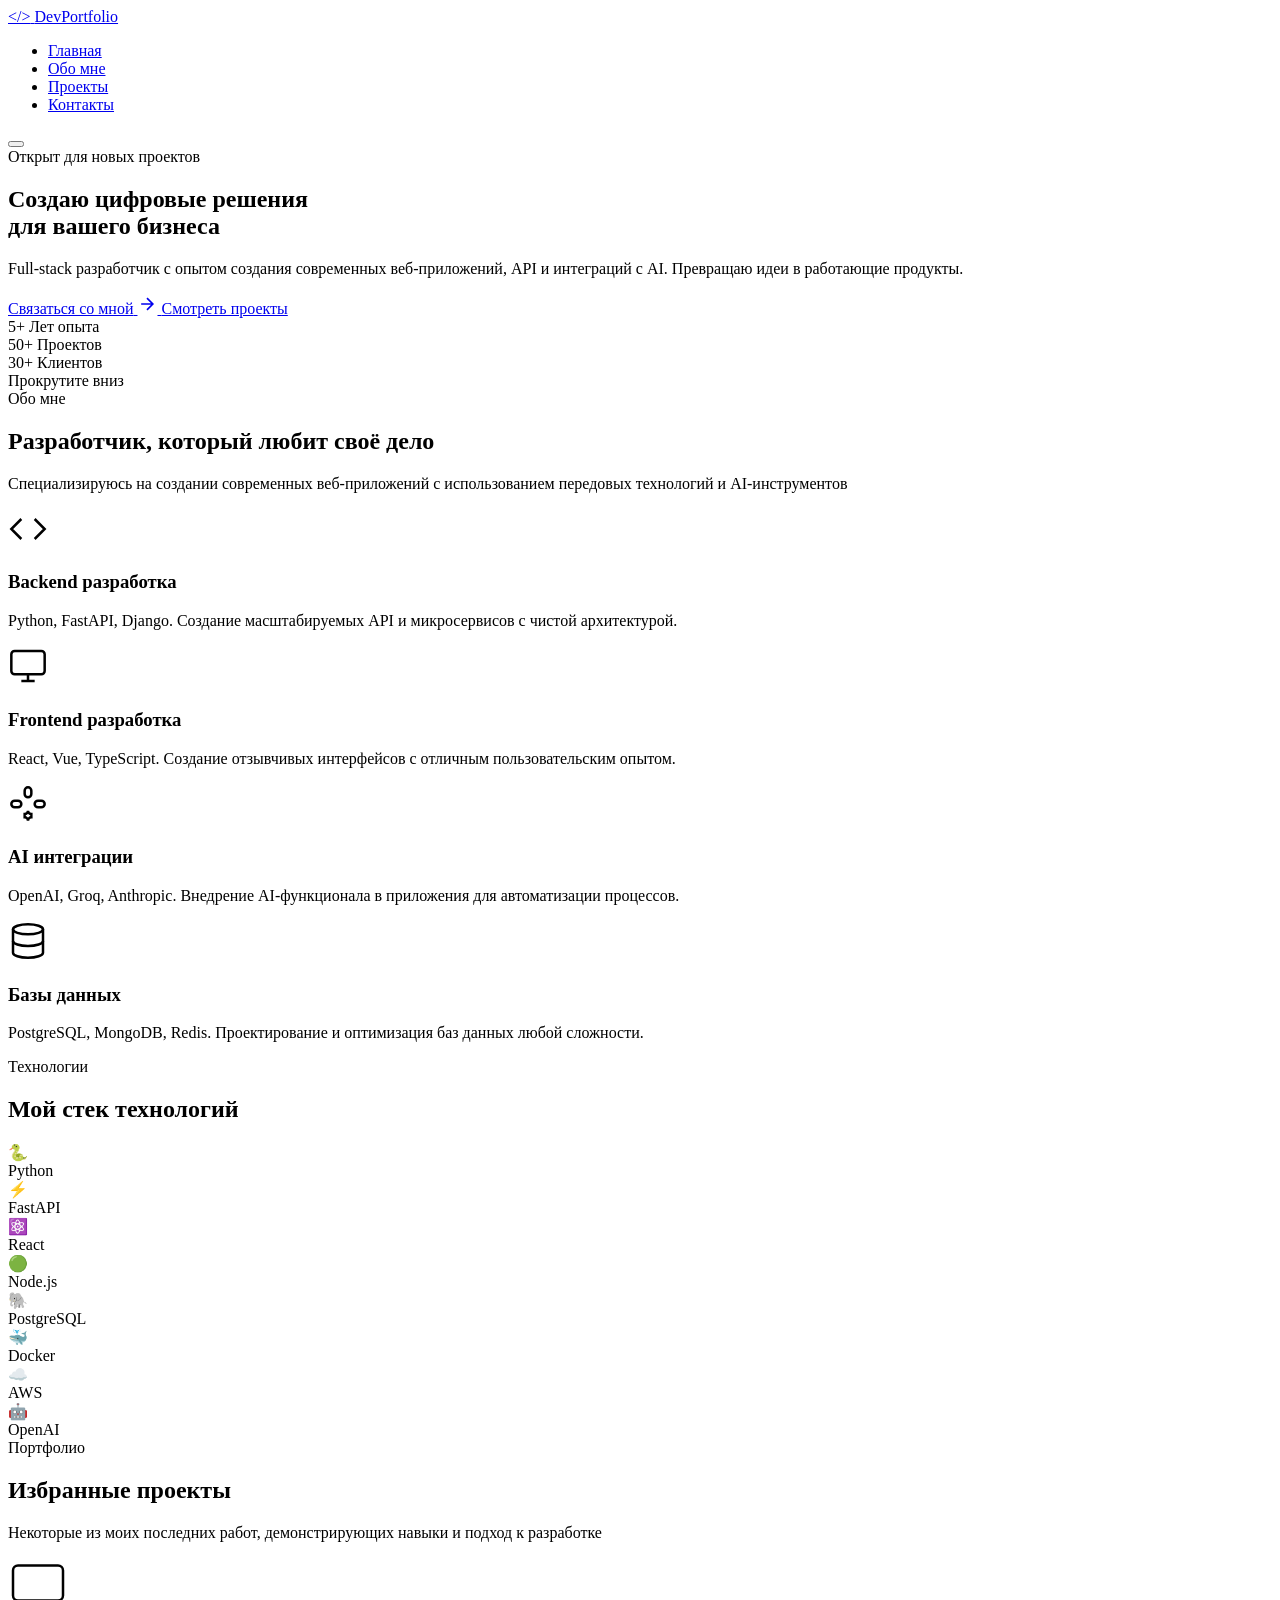
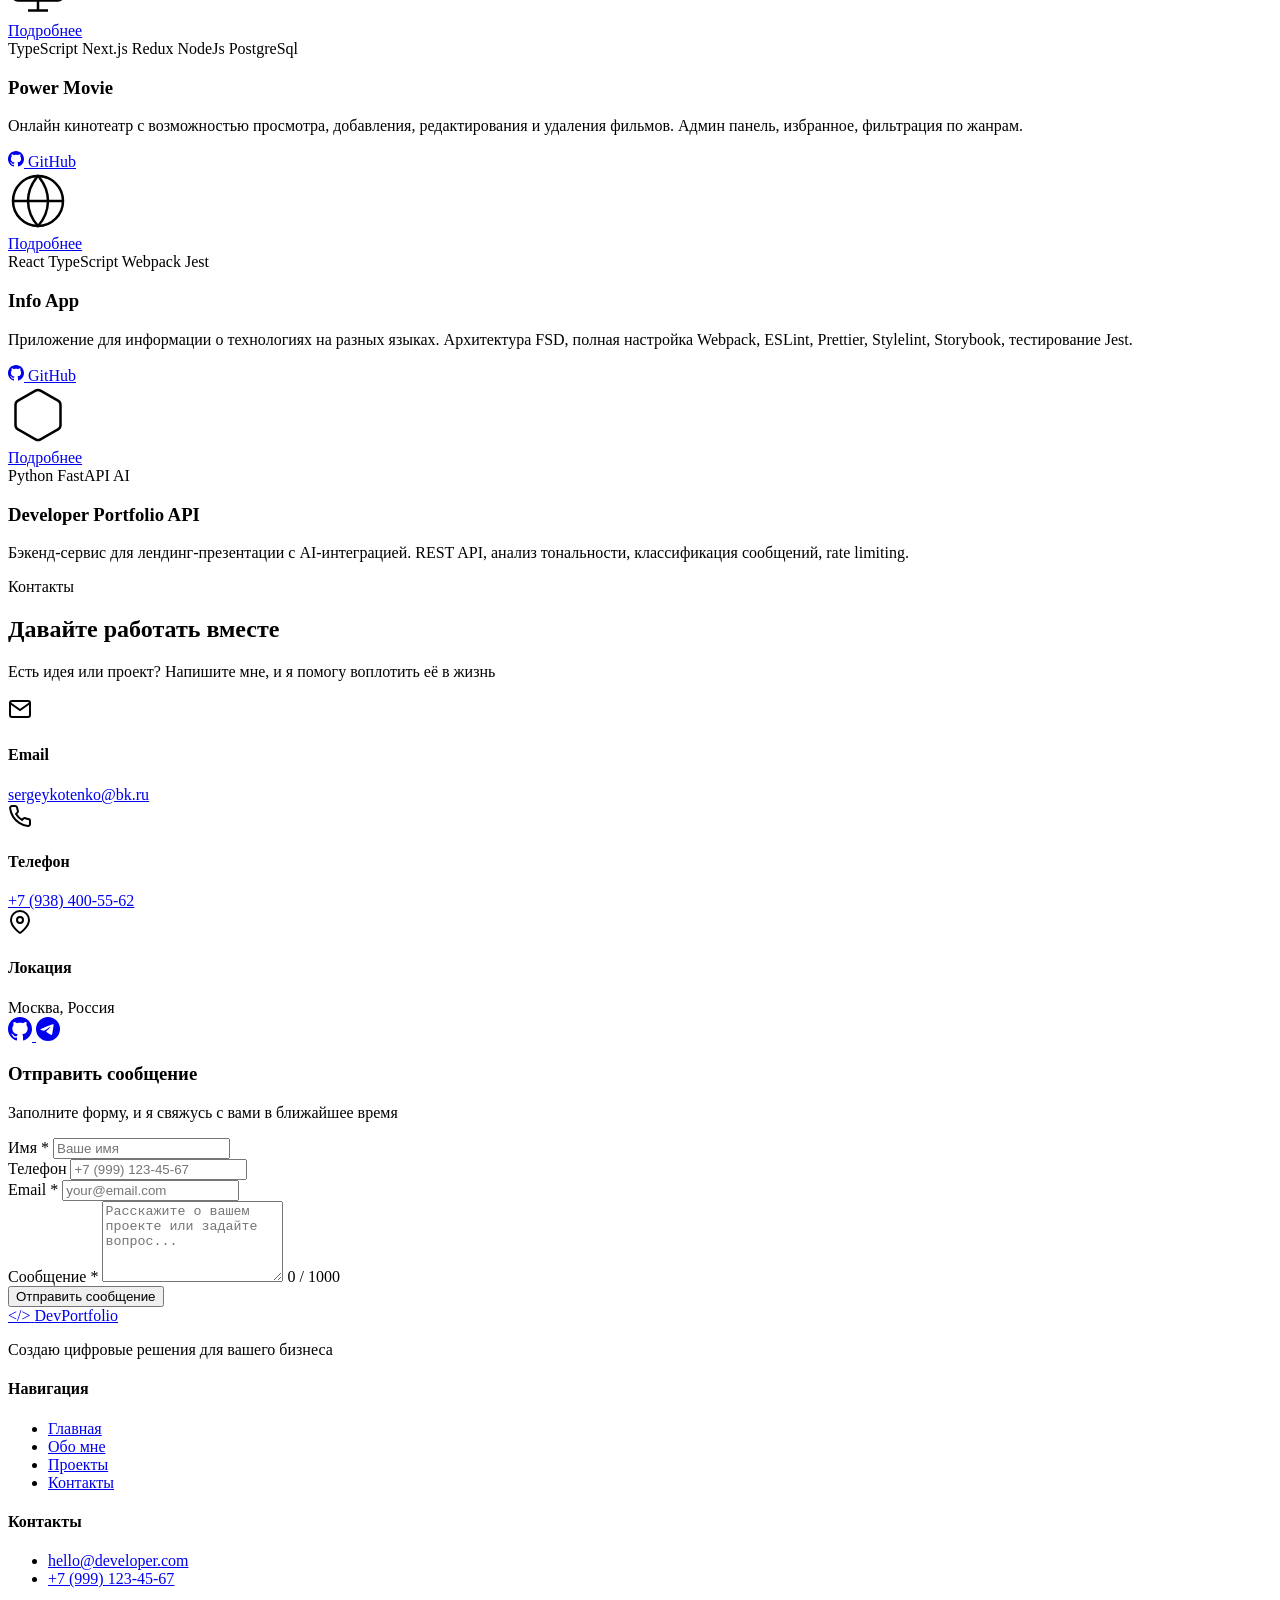
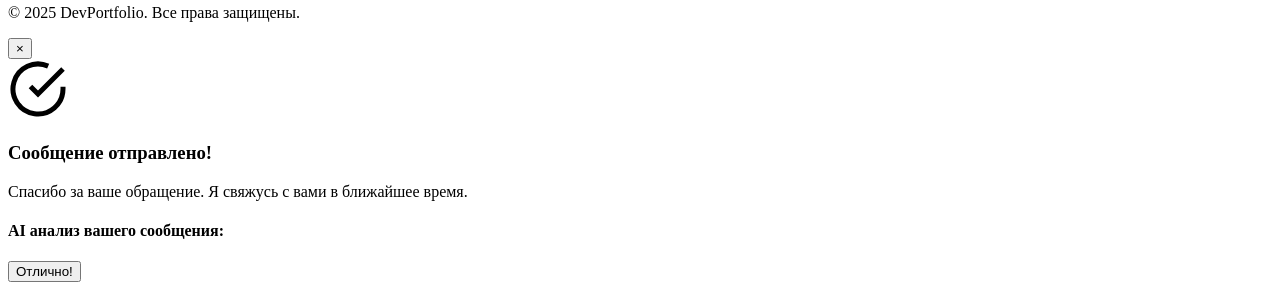
==== commit ccd48234: "fix api server" ====
--- a/frontend/index.html
+++ b/frontend/index.html
@@ -7,7 +7,7 @@
     <link rel="preconnect" href="https://fonts.googleapis.com">
     <link rel="preconnect" href="https://fonts.gstatic.com" crossorigin>
     <link href="https://fonts.googleapis.com/css2?family=Inter:wght@300;400;500;600;700;800&display=swap" rel="stylesheet">
-    <link rel="stylesheet" href="styles.css">
+    <link rel="stylesheet" href="/assets/styles.css">
 </head>
 <body>
     <!-- Navigation -->
@@ -445,6 +445,6 @@
         </div>
     </div>
 
-    <script src="script.js"></script>
+    <script src="/assets/script.js"></script>
 </body>
 </html>
